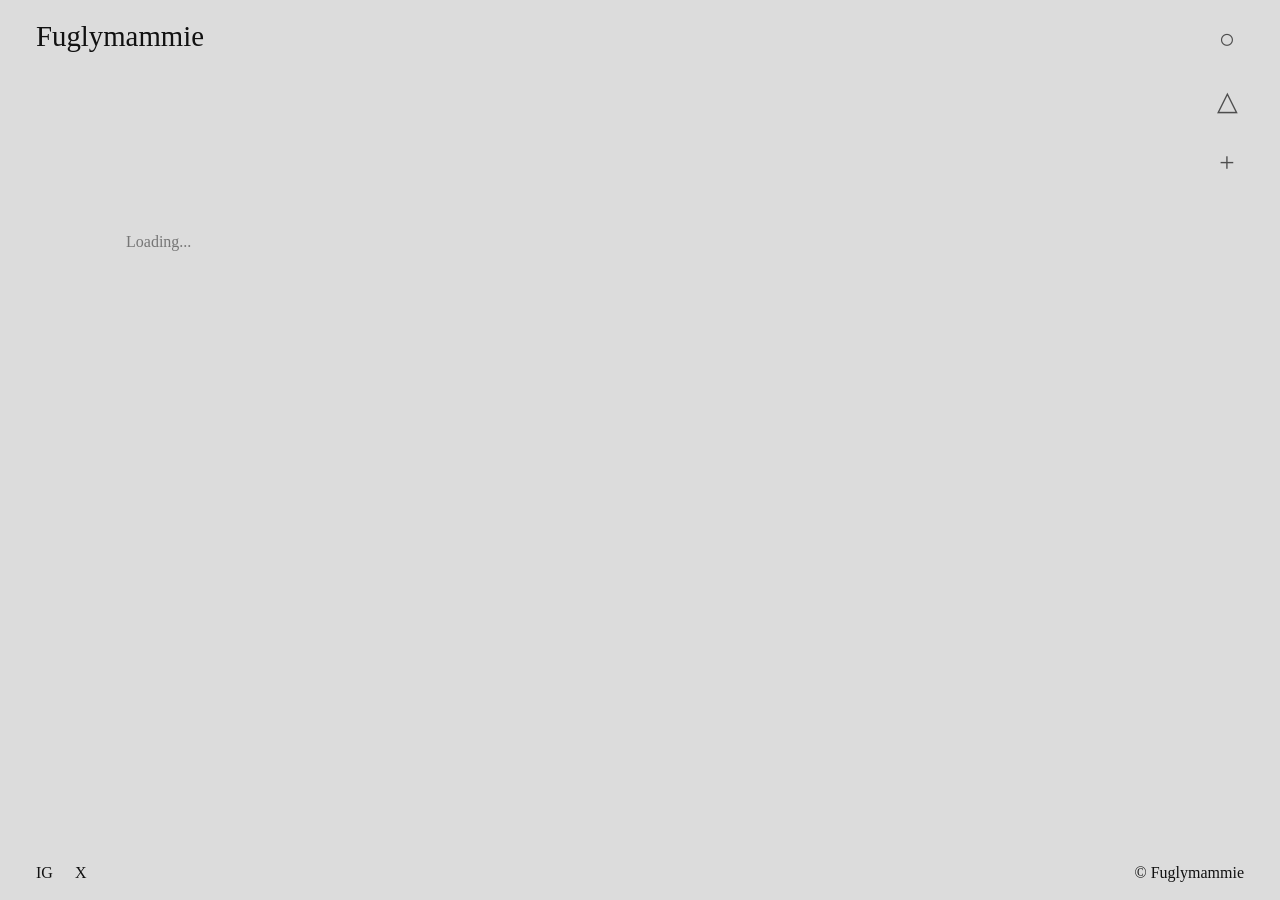
==== index.html @ a6f2cda7 "Revise title and meta description in index.html Updated the title and description meta tags for bett" ====
<!DOCTYPE html>
<html lang="en">
<head>
  <meta charset="UTF-8">
  <meta name="viewport" content="width=device-width, initial-scale=1.0">
  <title>Fuglymammie</title>
  <meta name="description" content="Official Fuglymammie website and Gig Guide.">
  <link rel="icon" type="image/png" href="/favicon.png">
  <link rel="stylesheet" href="/style.css">
</head>
<body>
  <header>
    <a href="/" class="brand-title" id="brand-link">Fuglymammie</a>
    <div class="nav-controls">
      <button class="nav-btn" id="feed-btn" type="button" title="Feed">○</button>
      <button class="nav-btn" id="events-btn" type="button" title="Upcoming Events">△</button>
      <button class="nav-btn" id="join-btn" type="button" title="Join Network">+</button>
    </div>
  </header>

  <main>
    <section id="feed-section" class="page-section active">
      <ul class="feed-list" id="feed-container"><li class="empty-state">Loading...</li></ul>
    </section>

    <section id="events-section" class="page-section">
      <div class="section-heading">UPCOMING EVENTS</div>
      <ul class="feed-list" id="upcoming-events-container"><li class="empty-state">Loading...</li></ul>
    </section>
  </main>

  <footer>
    <div class="footer-links">
      <a href="#" id="instagram-link" target="_blank" rel="noopener noreferrer">IG</a>
      <a href="#" id="x-link" target="_blank" rel="noopener noreferrer">X</a>
    </div>
    <div>© <span id="year"></span> Fuglymammie</div>
  </footer>

  <div class="modal-overlay" id="event-modal">
    <div class="modal-content">
      <button class="modal-close" id="event-modal-close" type="button">[ x ]</button>

      <div class="event-modal-image-wrap" id="modal-image-wrap" hidden>
        <img id="modal-image" src="" alt="">
      </div>

      <div class="event-modal-date" id="modal-date"></div>
      <div class="event-entry-badge" id="modal-entry-type"></div>
      <h2 class="event-modal-title" id="modal-title"></h2>
      <div class="event-modal-location" id="modal-location"></div>
      <div class="event-modal-body" id="modal-body"></div>

      <div class="event-modal-actions">
        <a href="#" class="event-modal-link" id="modal-ticket-btn" target="_blank" rel="noopener noreferrer" hidden>Get Tickets</a>
        <a href="#" class="event-modal-link" id="modal-video-btn" target="_blank" rel="noopener noreferrer" hidden>Watch Video</a>
      </div>
    </div>
  </div>

  <div class="modal-overlay" id="join-modal">
    <div class="modal-content">
      <button class="modal-close" id="join-modal-close" type="button">[ x ]</button>
      <div class="auth-header-text">welcome to the network.<br>speak soon.</div>

      <form id="join-form">
        <div class="form-group"><input type="text" id="first-name" class="form-input" placeholder="First name" required></div>
        <div class="form-group"><input type="text" id="last-name" class="form-input" placeholder="Last name" required></div>
        <div class="form-group"><input type="email" id="email" class="form-input" placeholder="Email" required></div>
        <div class="form-group"><input type="text" id="city" class="form-input" placeholder="City / Region"></div>
        <button type="submit" class="form-submit">Join Network</button>
      </form>

      <p id="join-message" class="form-message"></p>
    </div>
  </div>

  <script src="https://cdn.jsdelivr.net/npm/@supabase/supabase-js@2"></script>
  <script src="/script.js"></script>
</body>
</html>
---- style.css ----
:root {
    --bg-light: #dcdcdc;
    --text-dark: #111111;
    --date-gray: #767676;

    --bg-dark: #090909;
    --text-light: #e5e5e5;
    --border-dark: #333333;

    --font-serif: "Times New Roman", Times, Georgia, serif;
    --font-mono: "Courier New", Courier, monospace;
}


/* =========================================
   RESET
========================================= */

* {
    box-sizing: border-box;
    margin: 0;
    padding: 0;
}


html {
    scroll-behavior: smooth;
}


body {
    min-height: 100vh;

    background: var(--bg-light);
    color: var(--text-dark);

    font-family: var(--font-serif);
}


/* =========================================
   HEADER
========================================= */

header {
    position: fixed;

    top: 0;
    left: 0;

    width: 100%;

    padding: 22px 36px;

    display: flex;

    justify-content: space-between;
    align-items: flex-start;

    background: var(--bg-light);

    z-index: 100;
}


.brand-title {
    color: var(--text-dark);

    text-decoration: none;

    font-size: 1.8rem;

    font-weight: normal;

    line-height: 1;
}


/* =========================================
   RIGHT NAVIGATION
========================================= */

.nav-controls {
    display: flex;

    flex-direction: column;

    align-items: center;

    gap: 28px;
}


.nav-btn {
    appearance: none;
    -webkit-appearance: none;

    display: block;

    width: 34px;
    height: 34px;

    padding: 0;
    margin: 0;

    border: none;

    background: transparent;

    color: var(--text-dark);

    font-family: var(--font-serif);

    font-size: 1.7rem;

    line-height: 34px;

    text-align: center;

    cursor: pointer;

    opacity: 0.7;

    transition:
        opacity 0.2s ease,
        transform 0.2s ease;
}


.nav-btn:hover {
    opacity: 1;
}


.nav-btn:active {
    transform: scale(0.92);
}


/* =========================================
   MAIN
========================================= */

main {
    width: 100%;

    max-width: 1100px;

    margin: 0 auto;

    /*
        Important:
        content starts below fixed header/nav
    */

    padding:
        230px
        36px
        120px;
}


/* =========================================
   PAGE SECTIONS
========================================= */

.page-section {
    display: none;
}


.page-section.active {
    display: block;
}


.section-heading {
    margin-bottom: 42px;

    color: var(--date-gray);

    font-family: var(--font-mono);

    font-size: 0.75rem;

    letter-spacing: 0.1em;
}


/* =========================================
   EVENT FEED
========================================= */

.feed-list {
    list-style: none;

    display: flex;

    flex-direction: column;

    gap: 66px;
}


.feed-item {
    cursor: pointer;
}


.feed-date {
    display: block;

    margin-bottom: 16px;

    color: var(--date-gray);

    font-size: 1.15rem;

    line-height: 1.2;
}


.feed-title {
    color: var(--text-dark);

    font-size: 1.75rem;

    font-weight: normal;

    line-height: 1.15;

    letter-spacing: -0.02em;

    transition: opacity 0.2s ease;
}


.feed-item:hover .feed-title {
    opacity: 0.55;

    text-decoration: underline;
}


.feed-location {
    margin-top: 14px;

    color: var(--date-gray);

    font-size: 1.1rem;

    line-height: 1.3;
}


/* =========================================
   EVENT TYPE / STATUS
========================================= */

.feed-entry-type,
.event-status {
    display: inline-block;

    margin-top: 22px;

    color: var(--date-gray);

    font-family: var(--font-mono);

    font-size: 0.72rem;

    text-transform: uppercase;

    letter-spacing: 0.12em;
}


.strikethrough {
    text-decoration: line-through;
}


/* =========================================
   FOOTER
========================================= */

footer {
    position: fixed;

    bottom: 0;
    left: 0;

    width: 100%;

    padding: 18px 36px;

    display: flex;

    justify-content: space-between;
    align-items: center;

    background: var(--bg-light);

    color: var(--text-dark);

    font-size: 1rem;

    z-index: 90;
}


.footer-links {
    display: flex;

    gap: 22px;
}


.footer-links a {
    color: inherit;

    text-decoration: none;
}


.footer-links a:hover {
    text-decoration: underline;
}


/* =========================================
   MODAL BACKGROUND
========================================= */

.modal-overlay {
    position: fixed;

    inset: 0;

    display: none;

    justify-content: center;
    align-items: center;

    padding: 24px;

    background: rgba(0, 0, 0, 0.88);

    backdrop-filter: blur(5px);

    z-index: 200;
}


.modal-overlay.active {
    display: flex;
}


/* =========================================
   MODAL
========================================= */

.modal-content {
    position: relative;

    width: 100%;

    max-width: 500px;

    max-height: 90vh;

    overflow-y: auto;

    padding: 44px 30px 34px;

    background: var(--bg-dark);

    color: var(--text-light);

    border: 1px solid var(--border-dark);
}


/* =========================================
   CLOSE BUTTON
========================================= */

.modal-close {
    appearance: none;
    -webkit-appearance: none;

    position: absolute;

    top: 16px;
    right: 16px;

    padding: 0;

    border: none;

    background: transparent;

    color: var(--text-light);

    cursor: pointer;

    font-family: var(--font-mono);

    font-size: 0.8rem;

    z-index: 2;
}


.modal-close:hover {
    text-decoration: underline;
}


/* =========================================
   EVENT IMAGE
========================================= */

.event-modal-image-wrap {
    width: 100%;

    margin:
        8px
        0
        26px;

    background: #111111;

    border: 1px solid #252525;
}


.event-modal-image-wrap[hidden] {
    display: none;
}


.event-modal-image-wrap img {
    display: block;

    width: 100%;

    max-height: 560px;

    object-fit: contain;
}


/* =========================================
   EVENT MODAL CONTENT
========================================= */

.event-modal-date {
    margin-bottom: 10px;

    color: #8a8a8a;

    font-size: 0.9rem;
}


.event-entry-badge {
    display: inline-block;

    margin-bottom: 14px;

    color: #999999;

    font-family: var(--font-mono);

    font-size: 0.7rem;

    letter-spacing: 0.1em;
}


.event-modal-title {
    margin-bottom: 12px;

    font-size: 1.7rem;

    font-weight: normal;

    line-height: 1.15;
}


.event-modal-location {
    margin-bottom: 20px;

    color: #909090;

    font-family: var(--font-mono);

    font-size: 0.8rem;

    line-height: 1.4;
}


.event-modal-body {
    margin-bottom: 28px;

    color: #c7c7c7;

    font-size: 1rem;

    line-height: 1.55;

    white-space: pre-wrap;
}


/* =========================================
   EVENT MODAL BUTTONS
========================================= */

.event-modal-actions {
    display: flex;

    flex-wrap: wrap;

    gap: 10px;
}


.event-modal-link {
    display: inline-block;

    padding: 10px 16px;

    border: 1px solid #555555;

    color: #ffffff;

    text-decoration: none;

    font-size: 0.85rem;

    transition:
        background-color 0.2s ease,
        color 0.2s ease;
}


.event-modal-link:hover {
    background: #ffffff;

    color: #000000;
}


.event-modal-link[hidden] {
    display: none;
}


/* =========================================
   JOIN NETWORK
========================================= */

.auth-header-text {
    margin-bottom: 30px;

    text-align: center;

    font-size: 1rem;

    line-height: 1.5;
}


.form-group {
    margin-bottom: 13px;
}


.form-input {
    width: 100%;

    padding: 12px 13px;

    background: transparent;

    border: 1px solid #333333;

    outline: none;

    color: #ffffff;

    font-family: var(--font-mono);

    font-size: 0.85rem;

    transition: border-color 0.2s ease;
}


.form-input::placeholder {
    color: #777777;
}


.form-input:focus {
    border-color: #888888;
}


.form-submit {
    width: 100%;

    margin-top: 12px;

    padding: 14px;

    border: none;

    background: transparent;

    color: #ffffff;

    cursor: pointer;

    font-family: var(--font-serif);

    font-size: 1rem;
}


.form-submit:hover {
    text-decoration: underline;
}


.form-submit:disabled {
    opacity: 0.5;

    cursor: not-allowed;
}


.form-message {
    margin-top: 14px;

    text-align: center;

    color: #aaaaaa;

    font-family: var(--font-mono);

    font-size: 0.75rem;
}


/* =========================================
   EMPTY STATE
========================================= */

.empty-state {
    color: var(--date-gray);

    font-size: 1rem;

    line-height: 1.5;
}


/* =========================================
   TABLET
========================================= */

@media (max-width: 900px) {

    main {
        padding-top: 220px;
    }

}


/* =========================================
   MOBILE
========================================= */

@media (max-width: 600px) {

    header {
        padding:
            28px
            36px
            20px;

        background: var(--bg-light);
    }


    .brand-title {
        font-size: 1.55rem;

        line-height: 1;
    }


    /*
        Keep ○ △ + vertical,
        but remove browser button spacing.
    */

    .nav-controls {
        gap: 26px;
    }


    .nav-btn {
        width: 28px;
        height: 28px;

        padding: 0;
        margin: 0;

        font-size: 1.55rem;

        line-height: 28px;
    }


    /*
        FIX FOR YOUR SCREENSHOT

        The header is fixed, so the content
        needs enough room above it.

        This prevents the first event from
        being covered/cut off.
    */

    main {
        max-width: none;

        padding:
            230px
            36px
            110px;
    }


    .feed-list {
        gap: 70px;
    }


    .feed-date {
        margin-bottom: 18px;

        font-size: 1.15rem;
    }


    .feed-title {
        font-size: 1.7rem;

        line-height: 1.12;
    }


    .feed-location {
        margin-top: 16px;

        font-size: 1.08rem;

        line-height: 1.35;
    }


    .feed-entry-type,
    .event-status {
        margin-top: 22px;

        font-size: 0.72rem;
    }


    footer {
        padding:
            18px
            36px;

        font-size: 1rem;
    }


    .footer-links {
        gap: 22px;
    }


    .modal-overlay {
        padding: 14px;
    }


    .modal-content {
        max-width: 100%;

        padding:
            42px
            20px
            28px;
    }


    .event-modal-title {
        font-size: 1.5rem;
    }

}


/* =========================================
   VERY SMALL PHONES
========================================= */

@media (max-width: 380px) {

    header {
        padding-left: 22px;
        padding-right: 22px;
    }


    main {
        padding-left: 22px;
        padding-right: 22px;
    }


    footer {
        padding-left: 22px;
        padding-right: 22px;

        font-size: 0.85rem;
    }


    .brand-title {
        font-size: 1.4rem;
    }


    .feed-title {
        font-size: 1.5rem;
    }

}
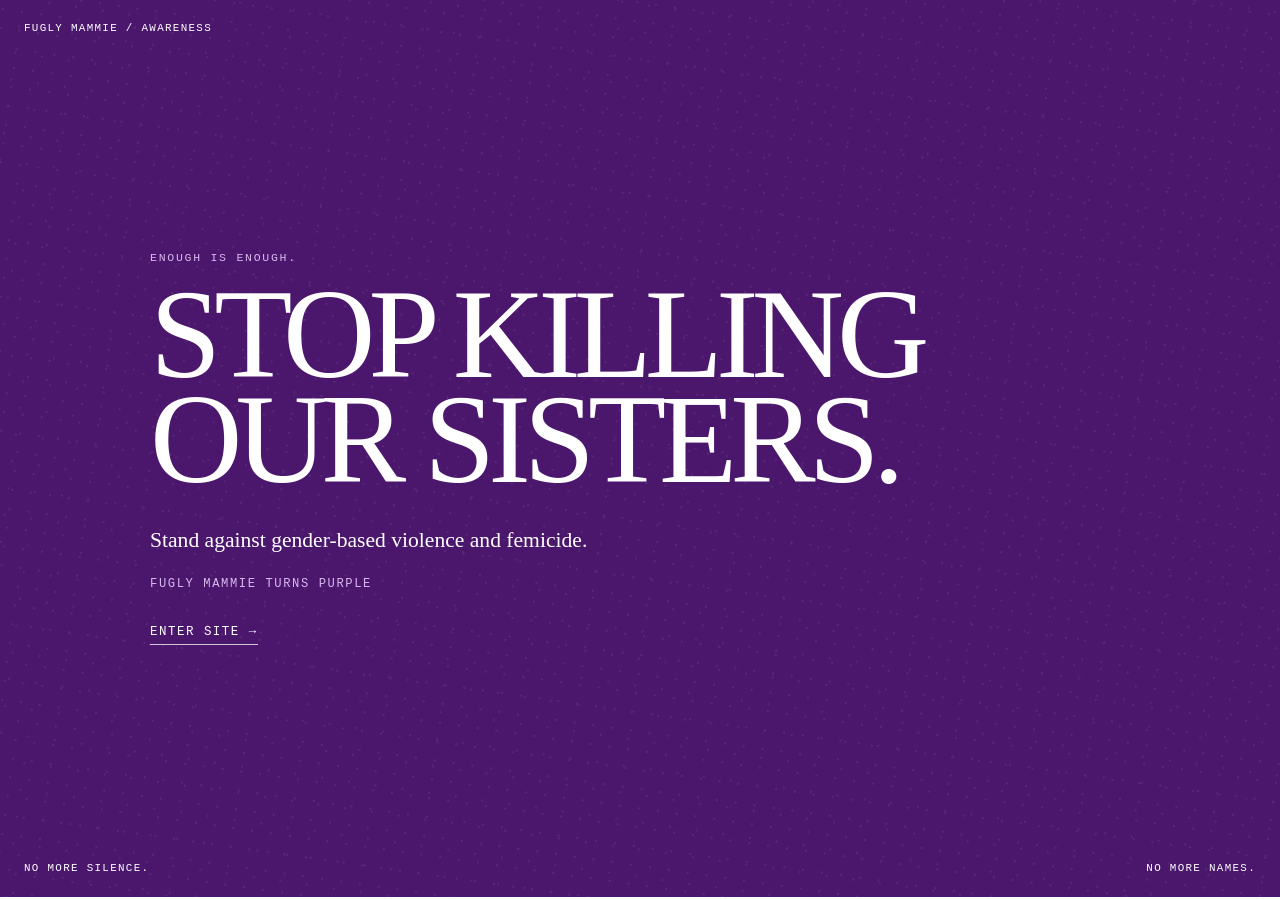
==== commit 2bea0406: "Add files via upload" ====
--- a/index.html
+++ b/index.html
@@ -3,12 +3,37 @@
 <head>
   <meta charset="UTF-8">
   <meta name="viewport" content="width=device-width, initial-scale=1.0">
-  <title>Fuglymammie</title>
-  <meta name="description" content="Official Fuglymammie website and Gig Guide.">
+  <title>Fuglymammie — MC & Event Promoter</title>
+  <meta name="description" content="Official Fuglymammie website — MC, host and event promoter.">
   <link rel="icon" type="image/png" href="/favicon.png">
+  <script>
+    try {
+      if (sessionStorage.getItem("fm-purple-intro-seen") === "1") {
+        document.documentElement.classList.add("fm-intro-seen");
+      }
+    } catch (error) {}
+  </script>
   <link rel="stylesheet" href="/style.css">
 </head>
 <body>
+  <section class="purple-awareness" id="purple-awareness" aria-label="Gender-based violence awareness message">
+    <div class="purple-awareness__grain" aria-hidden="true"></div>
+    <div class="purple-awareness__top">FUGLY MAMMIE / AWARENESS</div>
+
+    <div class="purple-awareness__content">
+      <p class="purple-awareness__kicker">ENOUGH IS ENOUGH.</p>
+      <h1>STOP KILLING<br>OUR SISTERS.</h1>
+      <p class="purple-awareness__message">Stand against gender-based violence and femicide.</p>
+      <p class="purple-awareness__signature">FUGLY MAMMIE TURNS PURPLE</p>
+      <button class="purple-awareness__enter" id="purple-awareness-enter" type="button">ENTER SITE →</button>
+    </div>
+
+    <div class="purple-awareness__footer">
+      <span>NO MORE SILENCE.</span>
+      <span>NO MORE NAMES.</span>
+    </div>
+    <div class="purple-awareness__timer" aria-hidden="true"><span></span></div>
+  </section>
   <header>
     <a href="/" class="brand-title" id="brand-link">Fuglymammie</a>
     <div class="nav-controls">
--- a/style.css
+++ b/style.css
@@ -1,860 +1,213 @@
-:root {
-    --bg-light: #dcdcdc;
-    --text-dark: #111111;
-    --date-gray: #767676;
-
-    --bg-dark: #090909;
-    --text-light: #e5e5e5;
-    --border-dark: #333333;
-
-    --font-serif: "Times New Roman", Times, Georgia, serif;
-    --font-mono: "Courier New", Courier, monospace;
-}
-
-
-/* =========================================
-   RESET
-========================================= */
-
-* {
-    box-sizing: border-box;
-    margin: 0;
-    padding: 0;
-}
-
-
-html {
-    scroll-behavior: smooth;
-}
-
-
-body {
-    min-height: 100vh;
-
-    background: var(--bg-light);
-    color: var(--text-dark);
-
-    font-family: var(--font-serif);
-}
-
-
-/* =========================================
-   HEADER
-========================================= */
-
-header {
-    position: fixed;
-
-    top: 0;
-    left: 0;
-
-    width: 100%;
-
-    padding: 22px 36px;
-
-    display: flex;
-
-    justify-content: space-between;
-    align-items: flex-start;
-
-    background: var(--bg-light);
-
-    z-index: 100;
-}
-
-
-.brand-title {
-    color: var(--text-dark);
-
-    text-decoration: none;
-
-    font-size: 1.8rem;
-
-    font-weight: normal;
-
-    line-height: 1;
-}
-
-
-/* =========================================
-   RIGHT NAVIGATION
-========================================= */
-
-.nav-controls {
-    display: flex;
-
-    flex-direction: column;
-
-    align-items: center;
-
-    gap: 28px;
-}
-
-
-.nav-btn {
-    appearance: none;
-    -webkit-appearance: none;
-
-    display: block;
-
-    width: 34px;
-    height: 34px;
-
-    padding: 0;
-    margin: 0;
-
-    border: none;
-
-    background: transparent;
-
-    color: var(--text-dark);
-
-    font-family: var(--font-serif);
-
-    font-size: 1.7rem;
-
-    line-height: 34px;
-
-    text-align: center;
-
-    cursor: pointer;
-
-    opacity: 0.7;
-
-    transition:
-        opacity 0.2s ease,
-        transform 0.2s ease;
-}
-
-
-.nav-btn:hover {
-    opacity: 1;
-}
-
-
-.nav-btn:active {
-    transform: scale(0.92);
-}
-
-
-/* =========================================
-   MAIN
-========================================= */
-
-main {
-    width: 100%;
-
-    max-width: 1100px;
-
-    margin: 0 auto;
-
-    /*
-        Important:
-        content starts below fixed header/nav
-    */
-
-    padding:
-        230px
-        36px
-        120px;
-}
-
-
-/* =========================================
-   PAGE SECTIONS
-========================================= */
-
-.page-section {
-    display: none;
-}
-
-
-.page-section.active {
-    display: block;
-}
-
-
-.section-heading {
-    margin-bottom: 42px;
-
-    color: var(--date-gray);
-
-    font-family: var(--font-mono);
-
-    font-size: 0.75rem;
-
-    letter-spacing: 0.1em;
-}
-
-
-/* =========================================
-   EVENT FEED
-========================================= */
-
-.feed-list {
-    list-style: none;
-
-    display: flex;
-
-    flex-direction: column;
-
-    gap: 66px;
-}
-
-
-.feed-item {
-    cursor: pointer;
-}
-
-
-.feed-date {
-    display: block;
-
-    margin-bottom: 16px;
-
-    color: var(--date-gray);
-
-    font-size: 1.15rem;
-
-    line-height: 1.2;
-}
-
-
-.feed-title {
-    color: var(--text-dark);
-
-    font-size: 1.75rem;
-
-    font-weight: normal;
-
-    line-height: 1.15;
-
-    letter-spacing: -0.02em;
-
-    transition: opacity 0.2s ease;
-}
-
-
-.feed-item:hover .feed-title {
-    opacity: 0.55;
-
-    text-decoration: underline;
-}
-
-
-.feed-location {
-    margin-top: 14px;
-
-    color: var(--date-gray);
-
-    font-size: 1.1rem;
-
-    line-height: 1.3;
-}
-
-
-/* =========================================
-   EVENT TYPE / STATUS
-========================================= */
-
-.feed-entry-type,
-.event-status {
-    display: inline-block;
-
-    margin-top: 22px;
-
-    color: var(--date-gray);
-
-    font-family: var(--font-mono);
-
-    font-size: 0.72rem;
-
-    text-transform: uppercase;
-
-    letter-spacing: 0.12em;
-}
-
-
-.strikethrough {
-    text-decoration: line-through;
-}
-
-
-/* =========================================
-   FOOTER
-========================================= */
-
-footer {
-    position: fixed;
-
-    bottom: 0;
-    left: 0;
-
-    width: 100%;
-
-    padding: 18px 36px;
-
-    display: flex;
-
-    justify-content: space-between;
-    align-items: center;
-
-    background: var(--bg-light);
-
-    color: var(--text-dark);
-
-    font-size: 1rem;
-
-    z-index: 90;
-}
-
-
-.footer-links {
-    display: flex;
-
-    gap: 22px;
-}
-
-
-.footer-links a {
-    color: inherit;
-
-    text-decoration: none;
-}
-
-
-.footer-links a:hover {
-    text-decoration: underline;
-}
-
-
-/* =========================================
-   MODAL BACKGROUND
-========================================= */
-
-.modal-overlay {
-    position: fixed;
-
-    inset: 0;
-
-    display: none;
-
-    justify-content: center;
-    align-items: center;
-
-    padding: 24px;
-
-    background: rgba(0, 0, 0, 0.88);
-
-    backdrop-filter: blur(5px);
-
-    z-index: 200;
-}
-
-
-.modal-overlay.active {
-    display: flex;
-}
-
-
-/* =========================================
-   MODAL
-========================================= */
-
-.modal-content {
-    position: relative;
-
-    width: 100%;
-
-    max-width: 500px;
-
-    max-height: 90vh;
-
-    overflow-y: auto;
-
-    padding: 44px 30px 34px;
-
-    background: var(--bg-dark);
-
-    color: var(--text-light);
-
-    border: 1px solid var(--border-dark);
-}
-
-
-/* =========================================
-   CLOSE BUTTON
-========================================= */
-
-.modal-close {
-    appearance: none;
-    -webkit-appearance: none;
-
-    position: absolute;
-
-    top: 16px;
-    right: 16px;
-
-    padding: 0;
-
-    border: none;
-
-    background: transparent;
-
-    color: var(--text-light);
-
-    cursor: pointer;
-
-    font-family: var(--font-mono);
-
-    font-size: 0.8rem;
-
-    z-index: 2;
-}
-
-
-.modal-close:hover {
-    text-decoration: underline;
-}
-
-
-/* =========================================
-   EVENT IMAGE
-========================================= */
-
-.event-modal-image-wrap {
-    width: 100%;
-
-    margin:
-        8px
-        0
-        26px;
-
-    background: #111111;
-
-    border: 1px solid #252525;
-}
-
-
-.event-modal-image-wrap[hidden] {
-    display: none;
-}
-
-
-.event-modal-image-wrap img {
-    display: block;
-
-    width: 100%;
-
-    max-height: 560px;
-
-    object-fit: contain;
-}
-
-
-/* =========================================
-   EVENT MODAL CONTENT
-========================================= */
-
-.event-modal-date {
-    margin-bottom: 10px;
-
-    color: #8a8a8a;
-
-    font-size: 0.9rem;
-}
-
-
-.event-entry-badge {
-    display: inline-block;
-
-    margin-bottom: 14px;
-
-    color: #999999;
-
-    font-family: var(--font-mono);
-
-    font-size: 0.7rem;
-
-    letter-spacing: 0.1em;
-}
-
-
-.event-modal-title {
-    margin-bottom: 12px;
-
-    font-size: 1.7rem;
-
-    font-weight: normal;
-
-    line-height: 1.15;
-}
-
-
-.event-modal-location {
-    margin-bottom: 20px;
-
-    color: #909090;
-
-    font-family: var(--font-mono);
-
-    font-size: 0.8rem;
-
-    line-height: 1.4;
-}
-
-
-.event-modal-body {
-    margin-bottom: 28px;
-
-    color: #c7c7c7;
-
-    font-size: 1rem;
-
-    line-height: 1.55;
-
-    white-space: pre-wrap;
-}
-
-
-/* =========================================
-   EVENT MODAL BUTTONS
-========================================= */
-
-.event-modal-actions {
-    display: flex;
-
-    flex-wrap: wrap;
-
-    gap: 10px;
-}
-
-
-.event-modal-link {
-    display: inline-block;
-
-    padding: 10px 16px;
-
-    border: 1px solid #555555;
-
-    color: #ffffff;
-
-    text-decoration: none;
-
-    font-size: 0.85rem;
-
-    transition:
-        background-color 0.2s ease,
-        color 0.2s ease;
-}
-
-
-.event-modal-link:hover {
-    background: #ffffff;
-
-    color: #000000;
-}
-
-
-.event-modal-link[hidden] {
-    display: none;
-}
-
-
-/* =========================================
-   JOIN NETWORK
-========================================= */
-
-.auth-header-text {
-    margin-bottom: 30px;
-
-    text-align: center;
-
-    font-size: 1rem;
-
-    line-height: 1.5;
-}
-
-
-.form-group {
-    margin-bottom: 13px;
-}
-
-
-.form-input {
-    width: 100%;
-
-    padding: 12px 13px;
-
-    background: transparent;
-
-    border: 1px solid #333333;
-
-    outline: none;
-
-    color: #ffffff;
-
-    font-family: var(--font-mono);
-
-    font-size: 0.85rem;
-
-    transition: border-color 0.2s ease;
-}
-
-
-.form-input::placeholder {
-    color: #777777;
-}
-
-
-.form-input:focus {
-    border-color: #888888;
-}
-
-
-.form-submit {
-    width: 100%;
-
-    margin-top: 12px;
-
-    padding: 14px;
-
-    border: none;
-
-    background: transparent;
-
-    color: #ffffff;
-
-    cursor: pointer;
-
-    font-family: var(--font-serif);
-
-    font-size: 1rem;
-}
-
-
-.form-submit:hover {
-    text-decoration: underline;
-}
-
-
-.form-submit:disabled {
-    opacity: 0.5;
-
-    cursor: not-allowed;
-}
-
-
-.form-message {
-    margin-top: 14px;
-
-    text-align: center;
-
-    color: #aaaaaa;
-
-    font-family: var(--font-mono);
-
-    font-size: 0.75rem;
-}
-
-
-/* =========================================
-   EMPTY STATE
-========================================= */
-
-.empty-state {
-    color: var(--date-gray);
-
-    font-size: 1rem;
-
-    line-height: 1.5;
-}
-
-
-/* =========================================
-   TABLET
-========================================= */
-
-@media (max-width: 900px) {
-
-    main {
-        padding-top: 220px;
-    }
-
-}
-
-
-/* =========================================
-   MOBILE
-========================================= */
-
-@media (max-width: 600px) {
-
-    header {
-        padding:
-            28px
-            36px
-            20px;
-
-        background: var(--bg-light);
-    }
-
-
-    .brand-title {
-        font-size: 1.55rem;
-
-        line-height: 1;
-    }
-
-
-    /*
-        Keep ○ △ + vertical,
-        but remove browser button spacing.
-    */
-
-    .nav-controls {
-        gap: 26px;
-    }
-
-
-    .nav-btn {
-        width: 28px;
-        height: 28px;
-
-        padding: 0;
-        margin: 0;
-
-        font-size: 1.55rem;
-
-        line-height: 28px;
-    }
-
-
-    /*
-        FIX FOR YOUR SCREENSHOT
-
-        The header is fixed, so the content
-        needs enough room above it.
-
-        This prevents the first event from
-        being covered/cut off.
-    */
-
-    main {
-        max-width: none;
-
-        padding:
-            230px
-            36px
-            110px;
-    }
-
-
-    .feed-list {
-        gap: 70px;
-    }
-
-
-    .feed-date {
-        margin-bottom: 18px;
-
-        font-size: 1.15rem;
-    }
-
-
-    .feed-title {
-        font-size: 1.7rem;
-
-        line-height: 1.12;
-    }
-
-
-    .feed-location {
-        margin-top: 16px;
-
-        font-size: 1.08rem;
-
-        line-height: 1.35;
-    }
-
-
-    .feed-entry-type,
-    .event-status {
-        margin-top: 22px;
-
-        font-size: 0.72rem;
-    }
-
-
-    footer {
-        padding:
-            18px
-            36px;
-
-        font-size: 1rem;
-    }
-
-
-    .footer-links {
-        gap: 22px;
-    }
-
-
-    .modal-overlay {
-        padding: 14px;
-    }
-
-
-    .modal-content {
-        max-width: 100%;
-
-        padding:
-            42px
-            20px
-            28px;
-    }
-
-
-    .event-modal-title {
-        font-size: 1.5rem;
-    }
-
-}
-
-
-/* =========================================
-   VERY SMALL PHONES
-========================================= */
-
-@media (max-width: 380px) {
-
-    header {
-        padding-left: 22px;
-        padding-right: 22px;
-    }
-
-
-    main {
-        padding-left: 22px;
-        padding-right: 22px;
-    }
-
-
-    footer {
-        padding-left: 22px;
-        padding-right: 22px;
-
-        font-size: 0.85rem;
-    }
-
-
-    .brand-title {
-        font-size: 1.4rem;
-    }
-
-
-    .feed-title {
-        font-size: 1.5rem;
-    }
-
-}
+:root{
+  --bg-light:#dcdcdc;--text-dark:#111;--date-gray:#767676;
+  --bg-dark:#090909;--text-light:#e5e5e5;--border-dark:#333;
+  --font-serif:"Times New Roman",Times,Georgia,serif;
+  --font-mono:"Courier New",Courier,monospace;
+}
+*{box-sizing:border-box;margin:0;padding:0}
+html{scroll-behavior:smooth}
+body{background:var(--bg-light);color:var(--text-dark);font-family:var(--font-serif);min-height:100vh}
+header{position:fixed;top:0;left:0;width:100%;padding:20px 24px;display:flex;justify-content:space-between;align-items:flex-start;background:inherit;z-index:100}
+.brand-title{color:inherit;text-decoration:none;font-size:1.1rem}
+.nav-controls{display:flex;flex-direction:column;align-items:flex-end;gap:12px}
+.nav-btn{border:none;background:none;color:inherit;cursor:pointer;font-family:var(--font-serif);font-size:1.25rem;opacity:.75}
+.nav-btn:hover{opacity:1}
+main{max-width:800px;margin:0 auto;padding:110px 24px 100px}
+.page-section{display:none}.page-section.active{display:block}
+.section-heading{margin-bottom:42px;font-family:var(--font-mono);font-size:.75rem;letter-spacing:.1em;color:var(--date-gray)}
+.feed-list{list-style:none;display:flex;flex-direction:column;gap:34px}
+.feed-item{cursor:pointer}
+.feed-date{display:block;margin-bottom:5px;color:var(--date-gray);font-size:.9rem}
+.feed-title{font-size:1.18rem;line-height:1.35}
+.feed-item:hover .feed-title{opacity:.55;text-decoration:underline}
+.feed-location{margin-top:5px;color:var(--date-gray);font-size:.87rem}
+.feed-entry-type,.event-status{display:inline-block;margin-top:7px;font-family:var(--font-mono);font-size:.68rem;text-transform:uppercase;letter-spacing:.05em;color:var(--date-gray)}
+.strikethrough{text-decoration:line-through}
+footer{position:fixed;bottom:0;left:0;width:100%;padding:16px 24px;display:flex;justify-content:space-between;background:inherit;font-size:.85rem;z-index:90}
+.footer-links{display:flex;gap:14px}.footer-links a{color:inherit;text-decoration:none}
+.modal-overlay{position:fixed;inset:0;padding:24px;display:none;justify-content:center;align-items:center;background:rgba(0,0,0,.88);backdrop-filter:blur(5px);z-index:200}
+.modal-overlay.active{display:flex}
+.modal-content{position:relative;width:100%;max-width:460px;max-height:90vh;overflow-y:auto;padding:38px 28px 30px;background:var(--bg-dark);color:var(--text-light);border:1px solid var(--border-dark)}
+.modal-close{position:absolute;top:15px;right:15px;border:none;background:none;color:var(--text-light);cursor:pointer;font-family:var(--font-mono);font-size:.8rem;z-index:2}
+.event-modal-image-wrap{width:100%;margin:8px 0 24px;background:#111;border:1px solid #252525}
+.event-modal-image-wrap[hidden]{display:none}
+.event-modal-image-wrap img{display:block;width:100%;max-height:520px;object-fit:contain}
+.event-modal-date{margin-bottom:8px;color:var(--date-gray);font-size:.85rem}
+.event-entry-badge{display:inline-block;margin-bottom:12px;color:#999;font-family:var(--font-mono);font-size:.7rem;letter-spacing:.08em}
+.event-modal-title{margin-bottom:10px;font-size:1.5rem;font-weight:normal}
+.event-modal-location{margin-bottom:18px;color:#8d8d8d;font-size:.85rem;font-family:var(--font-mono)}
+.event-modal-body{margin-bottom:26px;color:#c7c7c7;font-size:.96rem;line-height:1.55;white-space:pre-wrap}
+.event-modal-actions{display:flex;flex-wrap:wrap;gap:10px}
+.event-modal-link{display:inline-block;padding:9px 15px;border:1px solid #555;color:#fff;text-decoration:none;font-size:.85rem}
+.event-modal-link:hover{background:#fff;color:#000}
+.event-modal-link[hidden]{display:none}
+.auth-header-text{margin-bottom:28px;text-align:center;font-size:1rem;line-height:1.4}
+.form-group{margin-bottom:12px}
+.form-input{width:100%;padding:11px 12px;background:transparent;border:1px solid #333;outline:none;color:#fff;font-family:var(--font-mono);font-size:.85rem}
+.form-submit{width:100%;margin-top:12px;padding:14px;border:none;background:none;color:#fff;cursor:pointer;font-family:var(--font-serif);font-size:1rem}
+.form-submit:disabled{opacity:.5}
+.form-message{margin-top:14px;text-align:center;font-family:var(--font-mono);font-size:.75rem;color:#aaa}
+.empty-state{color:var(--date-gray);font-size:1rem}
+@media(max-width:600px){
+  header{padding:18px}main{padding:100px 18px 90px}footer{padding:14px 18px}
+  .modal-overlay{padding:14px}.modal-content{padding:38px 20px 28px}
+}
+
+
+/* ======================================================
+   FUGLY MAMMIE TURNS PURPLE — GBVF AWARENESS INTRO
+   Appears once per browser session before the homepage.
+   ====================================================== */
+:root{
+  --fm-purple:#4b176d;
+  --fm-purple-deep:#2a083c;
+  --fm-purple-soft:#d9b7ee;
+}
+
+html.fm-intro-seen .purple-awareness{display:none}
+body.fm-intro-lock{overflow:hidden}
+
+.purple-awareness{
+  position:fixed;
+  inset:0;
+  z-index:9999;
+  display:grid;
+  grid-template-rows:auto 1fr auto;
+  min-height:100dvh;
+  padding:22px 24px 26px;
+  overflow:hidden;
+  background:var(--fm-purple);
+  color:#fff;
+  opacity:1;
+  visibility:visible;
+  transform:translateY(0);
+  transition:opacity .7s ease,visibility .7s ease,transform .7s ease;
+}
+
+.purple-awareness.is-leaving{
+  opacity:0;
+  visibility:hidden;
+  transform:translateY(-12px);
+  pointer-events:none;
+}
+
+.purple-awareness__grain{
+  position:absolute;
+  inset:-40%;
+  opacity:.08;
+  pointer-events:none;
+  background-image:
+    radial-gradient(circle at 20% 30%,#fff 0 1px,transparent 1.2px),
+    radial-gradient(circle at 70% 65%,#fff 0 1px,transparent 1.2px);
+  background-size:19px 19px,27px 27px;
+  transform:rotate(8deg);
+}
+
+.purple-awareness__top,
+.purple-awareness__footer{
+  position:relative;
+  z-index:1;
+  display:flex;
+  justify-content:space-between;
+  gap:16px;
+  font-family:var(--font-mono);
+  font-size:.68rem;
+  letter-spacing:.12em;
+}
+
+.purple-awareness__content{
+  position:relative;
+  z-index:1;
+  width:min(980px,100%);
+  margin:auto;
+  padding:50px 0;
+}
+
+.purple-awareness__kicker{
+  margin-bottom:18px;
+  font-family:var(--font-mono);
+  font-size:.72rem;
+  letter-spacing:.15em;
+  color:var(--fm-purple-soft);
+}
+
+.purple-awareness h1{
+  max-width:900px;
+  margin:0;
+  font-family:var(--font-serif);
+  font-size:clamp(3.35rem,10vw,8.8rem);
+  font-weight:400;
+  line-height:.82;
+  letter-spacing:-.055em;
+}
+
+.purple-awareness__message{
+  max-width:560px;
+  margin-top:34px;
+  font-size:clamp(1rem,2.2vw,1.35rem);
+  line-height:1.35;
+}
+
+.purple-awareness__signature{
+  margin-top:22px;
+  font-family:var(--font-mono);
+  font-size:.76rem;
+  letter-spacing:.13em;
+  color:var(--fm-purple-soft);
+}
+
+.purple-awareness__enter{
+  margin-top:34px;
+  padding:0 0 5px;
+  border:0;
+  border-bottom:1px solid rgba(255,255,255,.75);
+  background:transparent;
+  color:#fff;
+  cursor:pointer;
+  font-family:var(--font-mono);
+  font-size:.78rem;
+  letter-spacing:.12em;
+}
+
+.purple-awareness__enter:hover,
+.purple-awareness__enter:focus-visible{
+  border-color:#fff;
+  outline:none;
+  opacity:.7;
+}
+
+.purple-awareness__timer{
+  position:absolute;
+  left:0;
+  right:0;
+  bottom:0;
+  height:3px;
+  background:rgba(255,255,255,.14);
+}
+
+.purple-awareness__timer span{
+  display:block;
+  width:100%;
+  height:100%;
+  background:#fff;
+  transform-origin:left center;
+  animation:fmPurpleTimer 4.5s linear forwards;
+}
+
+@keyframes fmPurpleTimer{
+  from{transform:scaleX(0)}
+  to{transform:scaleX(1)}
+}
+
+@media(max-width:600px){
+  .purple-awareness{padding:18px 18px 22px}
+  .purple-awareness__content{padding:36px 0}
+  .purple-awareness h1{font-size:clamp(3.15rem,17vw,5.8rem)}
+  .purple-awareness__footer{font-size:.58rem;letter-spacing:.08em}
+  .purple-awareness__footer span:last-child{text-align:right}
+}
+
+@media(prefers-reduced-motion:reduce){
+  .purple-awareness{transition:none}
+  .purple-awareness__timer span{animation:none;transform:scaleX(1)}
+}
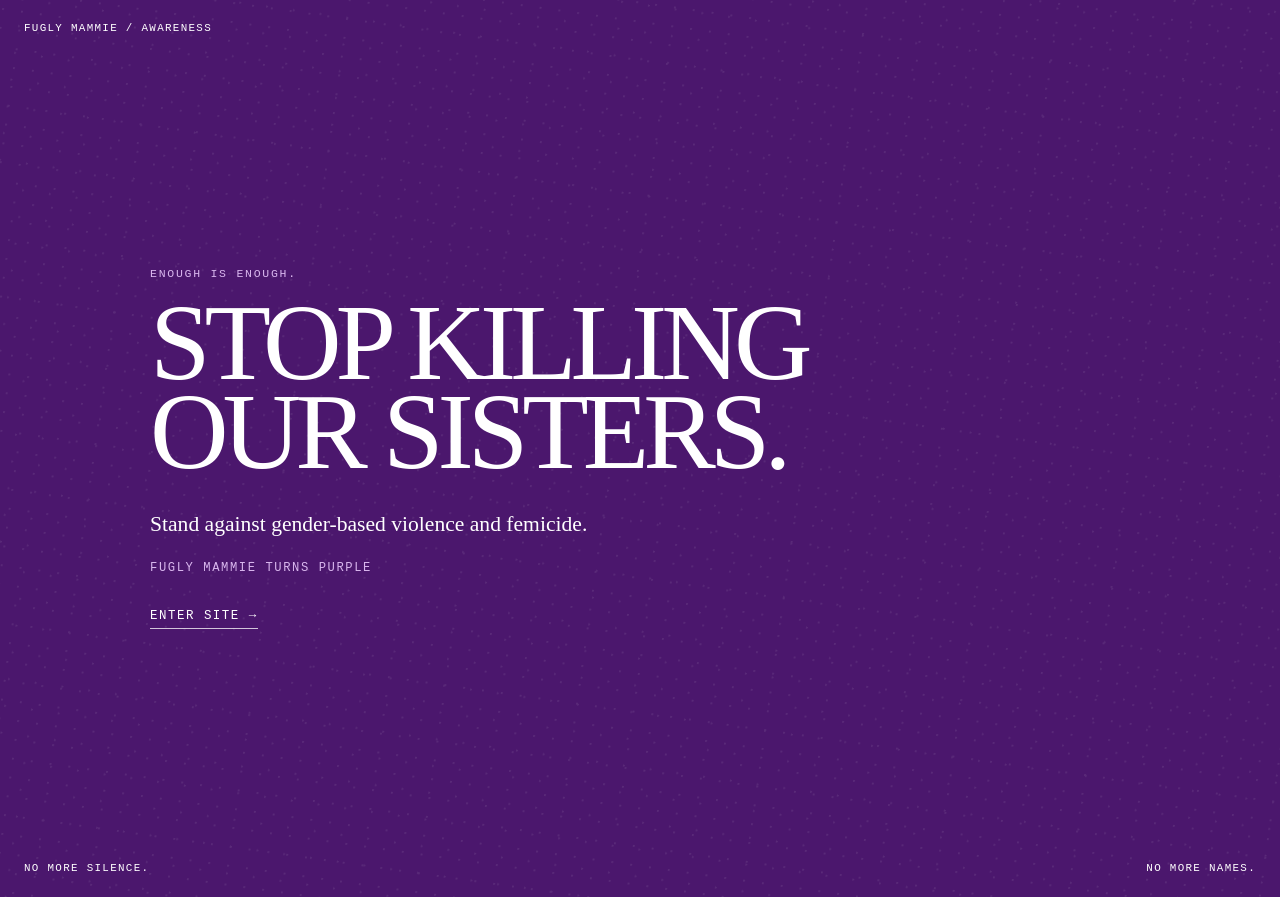
==== commit f9e953b9: "Add files via upload" ====
--- a/index.html
+++ b/index.html
@@ -2,13 +2,13 @@
 <html lang="en">
 <head>
   <meta charset="UTF-8">
-  <meta name="viewport" content="width=device-width, initial-scale=1.0">
+  <meta name="viewport" content="width=device-width, initial-scale=1, maximum-scale=1">
   <title>Fuglymammie — MC & Event Promoter</title>
   <meta name="description" content="Official Fuglymammie website — MC, host and event promoter.">
   <link rel="icon" type="image/png" href="/favicon.png">
   <script>
     try {
-      if (sessionStorage.getItem("fm-purple-intro-seen") === "1") {
+      if (sessionStorage.getItem("fm-purple-intro-seen-v2") === "1") {
         document.documentElement.classList.add("fm-intro-seen");
       }
     } catch (error) {}
--- a/style.css
+++ b/style.css
@@ -5,14 +5,31 @@
   --font-mono:"Courier New",Courier,monospace;
 }
 *{box-sizing:border-box;margin:0;padding:0}
-html{scroll-behavior:smooth}
-body{background:var(--bg-light);color:var(--text-dark);font-family:var(--font-serif);min-height:100vh}
+html{
+  scroll-behavior:smooth;
+  -webkit-text-size-adjust:100%;
+  text-size-adjust:100%;
+}
+body{
+  background:var(--bg-light);
+  color:var(--text-dark);
+  font-family:var(--font-serif);
+  min-height:100vh;
+  min-height:100svh;
+  overflow-x:hidden;
+}
 header{position:fixed;top:0;left:0;width:100%;padding:20px 24px;display:flex;justify-content:space-between;align-items:flex-start;background:inherit;z-index:100}
 .brand-title{color:inherit;text-decoration:none;font-size:1.1rem}
 .nav-controls{display:flex;flex-direction:column;align-items:flex-end;gap:12px}
 .nav-btn{border:none;background:none;color:inherit;cursor:pointer;font-family:var(--font-serif);font-size:1.25rem;opacity:.75}
 .nav-btn:hover{opacity:1}
-main{max-width:800px;margin:0 auto;padding:110px 24px 100px}
+main{
+  max-width:800px;
+  margin:0 auto;
+  /* The right-hand ○ △ + stack makes the fixed header ~130px tall.
+     Keep the first event completely below it instead of hiding its top. */
+  padding:150px 24px 100px;
+}
 .page-section{display:none}.page-section.active{display:block}
 .section-heading{margin-bottom:42px;font-family:var(--font-mono);font-size:.75rem;letter-spacing:.1em;color:var(--date-gray)}
 .feed-list{list-style:none;display:flex;flex-direction:column;gap:34px}
@@ -49,7 +66,16 @@
 .form-message{margin-top:14px;text-align:center;font-family:var(--font-mono);font-size:.75rem;color:#aaa}
 .empty-state{color:var(--date-gray);font-size:1rem}
 @media(max-width:600px){
-  header{padding:18px}main{padding:100px 18px 90px}footer{padding:14px 18px}
+  header{padding:18px}
+  main{padding:145px 18px 96px}
+  footer{padding:14px 18px}
+  .brand-title{font-size:1.08rem}
+  .nav-btn{font-size:1.22rem}
+  .feed-date{font-size:.86rem}
+  .feed-title{font-size:1.12rem;line-height:1.32}
+  .feed-location{font-size:.84rem}
+  .feed-entry-type,.event-status{font-size:.64rem}
+
   .modal-overlay{padding:14px}.modal-content{padding:38px 20px 28px}
 }
 
@@ -73,7 +99,8 @@
   z-index:9999;
   display:grid;
   grid-template-rows:auto 1fr auto;
-  min-height:100dvh;
+  height:100svh;
+  min-height:100svh;
   padding:22px 24px 26px;
   overflow:hidden;
   background:var(--fm-purple);
@@ -135,7 +162,7 @@
   max-width:900px;
   margin:0;
   font-family:var(--font-serif);
-  font-size:clamp(3.35rem,10vw,8.8rem);
+  font-size:clamp(3.1rem,8.5vw,7.6rem);
   font-weight:400;
   line-height:.82;
   letter-spacing:-.055em;
@@ -201,9 +228,20 @@
 
 @media(max-width:600px){
   .purple-awareness{padding:18px 18px 22px}
-  .purple-awareness__content{padding:36px 0}
-  .purple-awareness h1{font-size:clamp(3.15rem,17vw,5.8rem)}
-  .purple-awareness__footer{font-size:.58rem;letter-spacing:.08em}
+  .purple-awareness__content{
+    width:min(100%,380px);
+    padding:24px 0 28px;
+  }
+  .purple-awareness__kicker{margin-bottom:14px;font-size:.66rem}
+  .purple-awareness h1{
+    font-size:clamp(2.85rem,13vw,4.15rem);
+    line-height:.88;
+    letter-spacing:-.045em;
+  }
+  .purple-awareness__message{margin-top:24px;font-size:1rem;max-width:330px}
+  .purple-awareness__signature{margin-top:18px;font-size:.68rem}
+  .purple-awareness__enter{margin-top:24px;font-size:.72rem}
+  .purple-awareness__footer{font-size:.55rem;letter-spacing:.07em}
   .purple-awareness__footer span:last-child{text-align:right}
 }
 
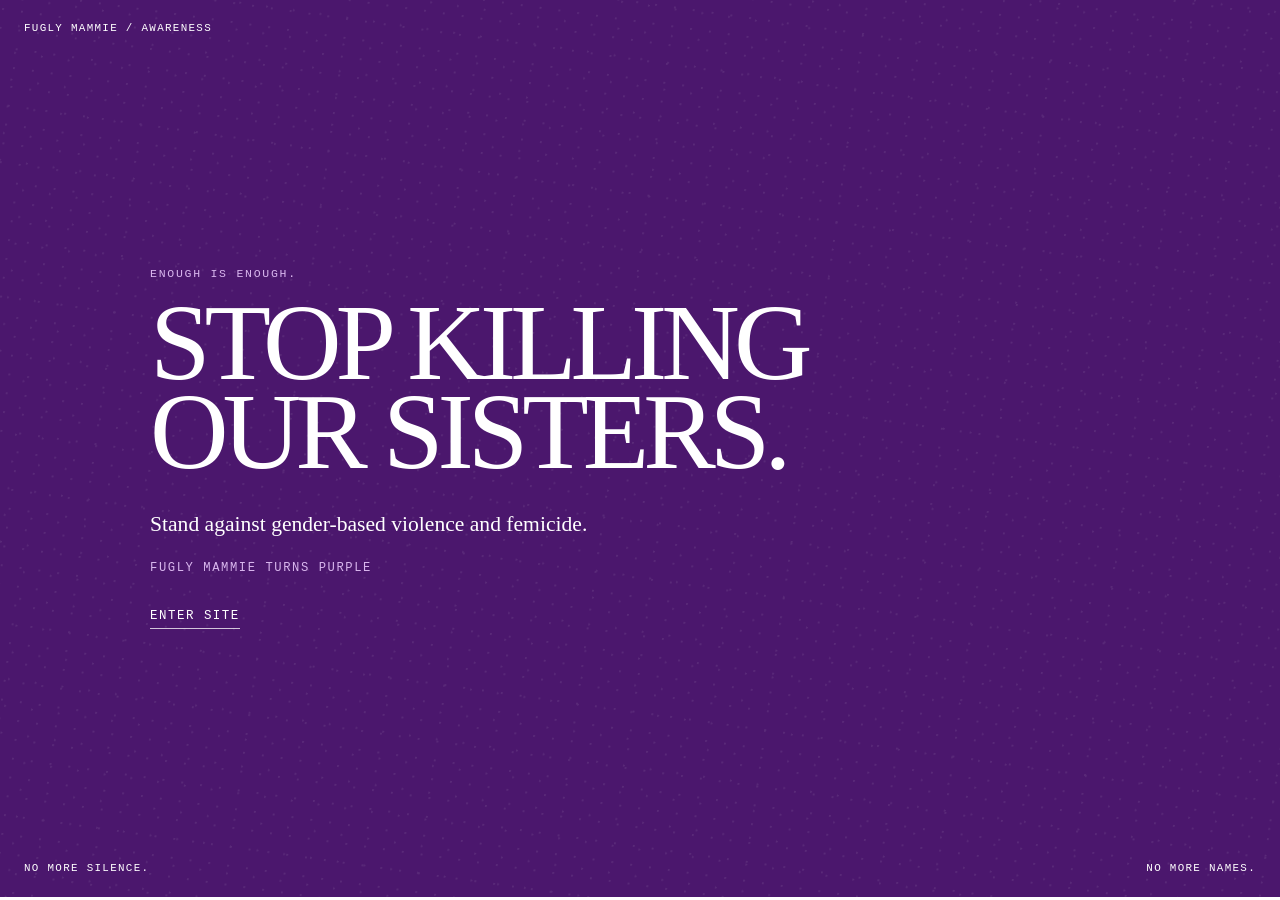
==== commit c0f87465: "Add files via upload" ====
--- a/index.html
+++ b/index.html
@@ -25,7 +25,7 @@
       <h1>STOP KILLING<br>OUR SISTERS.</h1>
       <p class="purple-awareness__message">Stand against gender-based violence and femicide.</p>
       <p class="purple-awareness__signature">FUGLY MAMMIE TURNS PURPLE</p>
-      <button class="purple-awareness__enter" id="purple-awareness-enter" type="button">ENTER SITE →</button>
+      <button class="purple-awareness__enter" id="purple-awareness-enter" type="button">ENTER SITE</button>
     </div>
 
     <div class="purple-awareness__footer">
@@ -37,9 +37,9 @@
   <header>
     <a href="/" class="brand-title" id="brand-link">Fuglymammie</a>
     <div class="nav-controls">
-      <button class="nav-btn" id="feed-btn" type="button" title="Feed">○</button>
-      <button class="nav-btn" id="events-btn" type="button" title="Upcoming Events">△</button>
-      <button class="nav-btn" id="join-btn" type="button" title="Join Network">+</button>
+      <button class="nav-btn" id="feed-btn" type="button" title="Feed">FEED</button>
+      <button class="nav-btn" id="events-btn" type="button" title="Upcoming Events">EVENTS</button>
+      <button class="nav-btn" id="join-btn" type="button" title="Join Network">JOIN</button>
     </div>
   </header>
 
--- a/style.css
+++ b/style.css
@@ -249,3 +249,26 @@
   .purple-awareness{transition:none}
   .purple-awareness__timer span{animation:none;transform:scaleX(1)}
 }
+
+/* Minimal, text-only navigation: no pictogram/emoji buttons. */
+.nav-btn{font-family:var(--font-mono);font-size:.72rem;letter-spacing:.09em;text-transform:uppercase;line-height:1.5}
+@media(max-width:600px){.nav-btn{font-size:.7rem}}
+
+/* Editorial feed. The entire heading/date can be tapped, including on mobile. */
+.feed-post{cursor:default}
+.post-heading{position:relative;display:grid;grid-template-columns:minmax(0,1fr) auto;column-gap:12px;align-items:end;cursor:pointer;list-style:none;font-size:1.2rem;line-height:1.35}
+.post-heading::-webkit-details-marker{display:none}
+.post-heading .feed-date{grid-column:1/-1;margin-bottom:5px}
+.post-title{grid-column:1;min-width:0;overflow-wrap:anywhere;text-decoration:underline;text-underline-offset:3px}
+.post-heading::after{content:"OPEN";grid-column:2;color:var(--date-gray);font:normal .7rem/1.5 var(--font-mono);letter-spacing:.06em}
+.feed-post details[open]>.post-heading::after{content:"CLOSE"}
+.post-heading:focus-visible{outline:2px solid currentColor;outline-offset:4px}
+.feed-post details[open]>.post-heading{margin-bottom:14px}
+.post-content{display:grid;gap:14px;min-width:0}
+.post-body{white-space:pre-wrap;overflow-wrap:anywhere;line-height:1.55;font-size:1rem}
+.post-cover{display:block;width:100%;height:auto;max-height:740px;object-fit:contain;background:#eee}
+.post-video{position:relative;width:100%;aspect-ratio:16/9;background:#121212}
+.post-video:empty{display:none}
+.post-video iframe{position:absolute;inset:0;width:100%;height:100%;border:0}
+.post-video-link{display:inline-block;width:max-content;max-width:100%;overflow-wrap:anywhere;color:inherit;font-size:1rem}
+@media(max-width:600px){.post-heading{font-size:1.13rem}.post-body{font-size:.96rem}}
